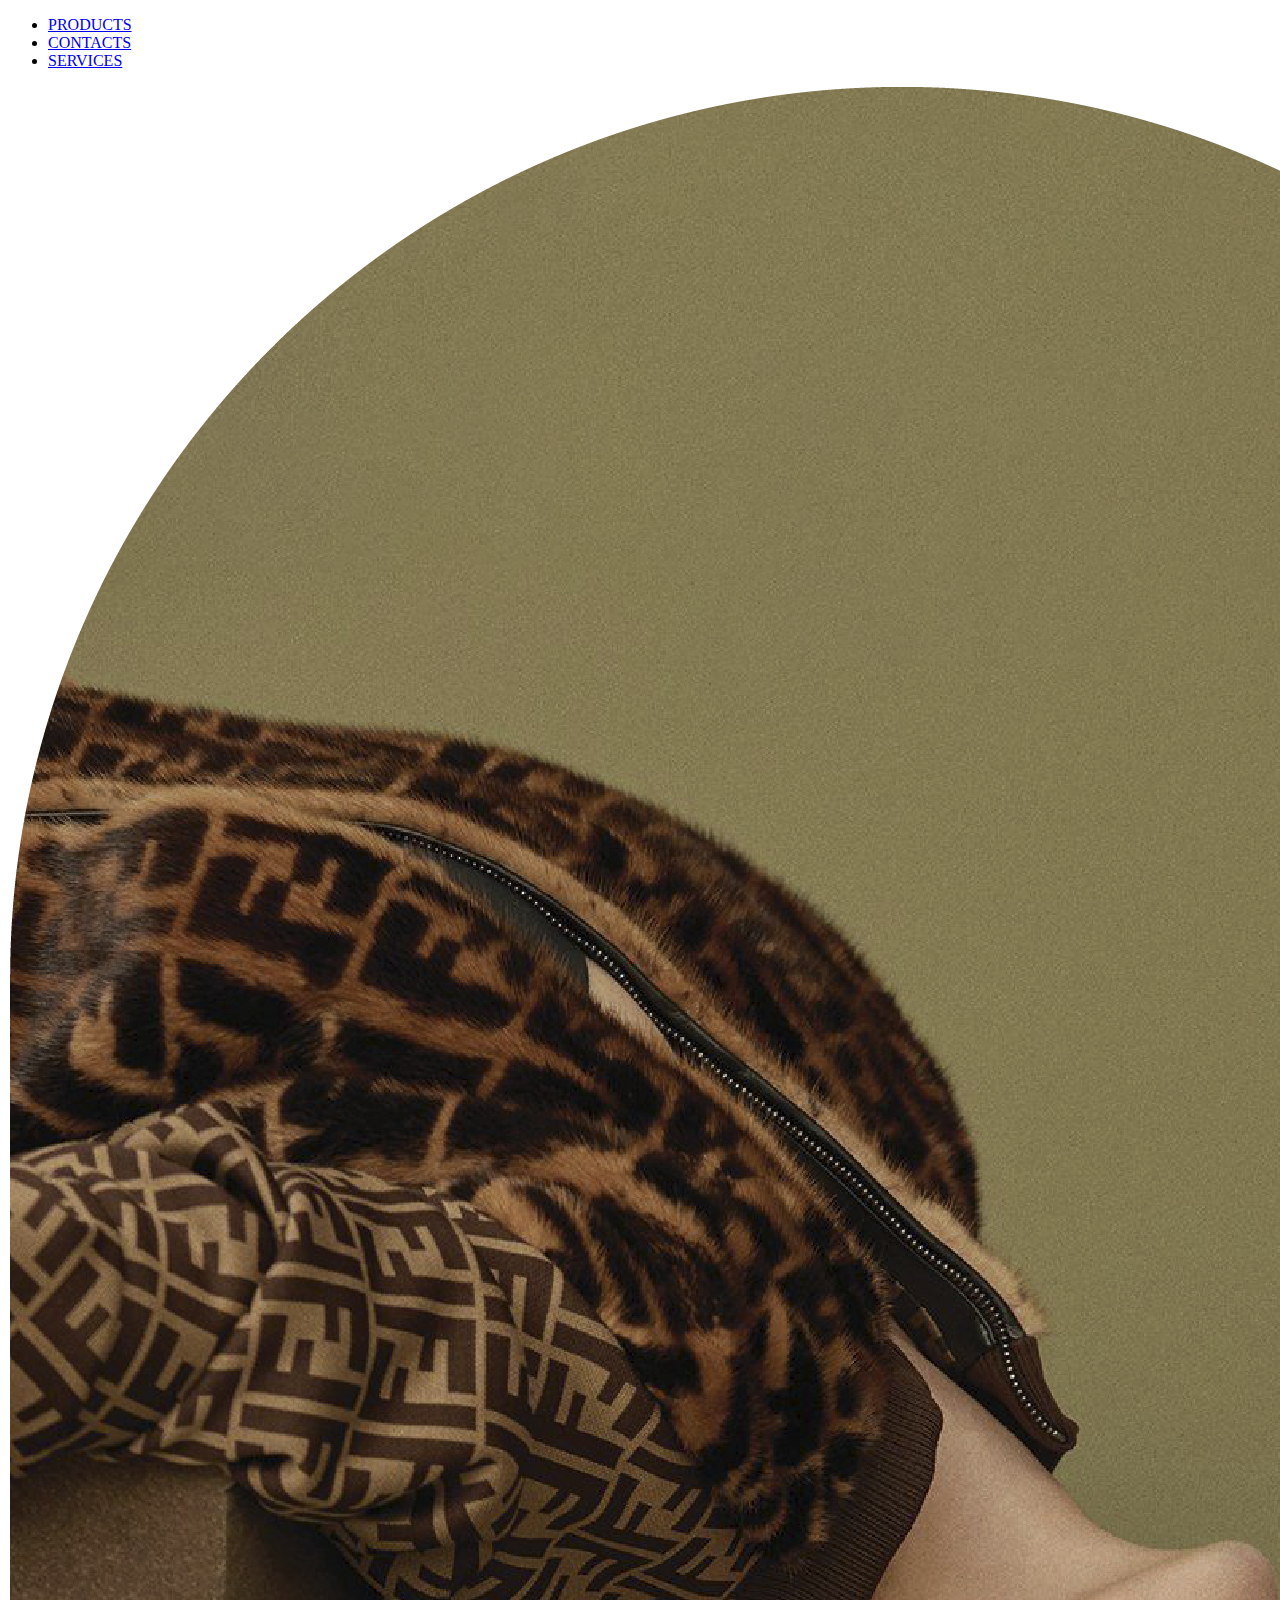
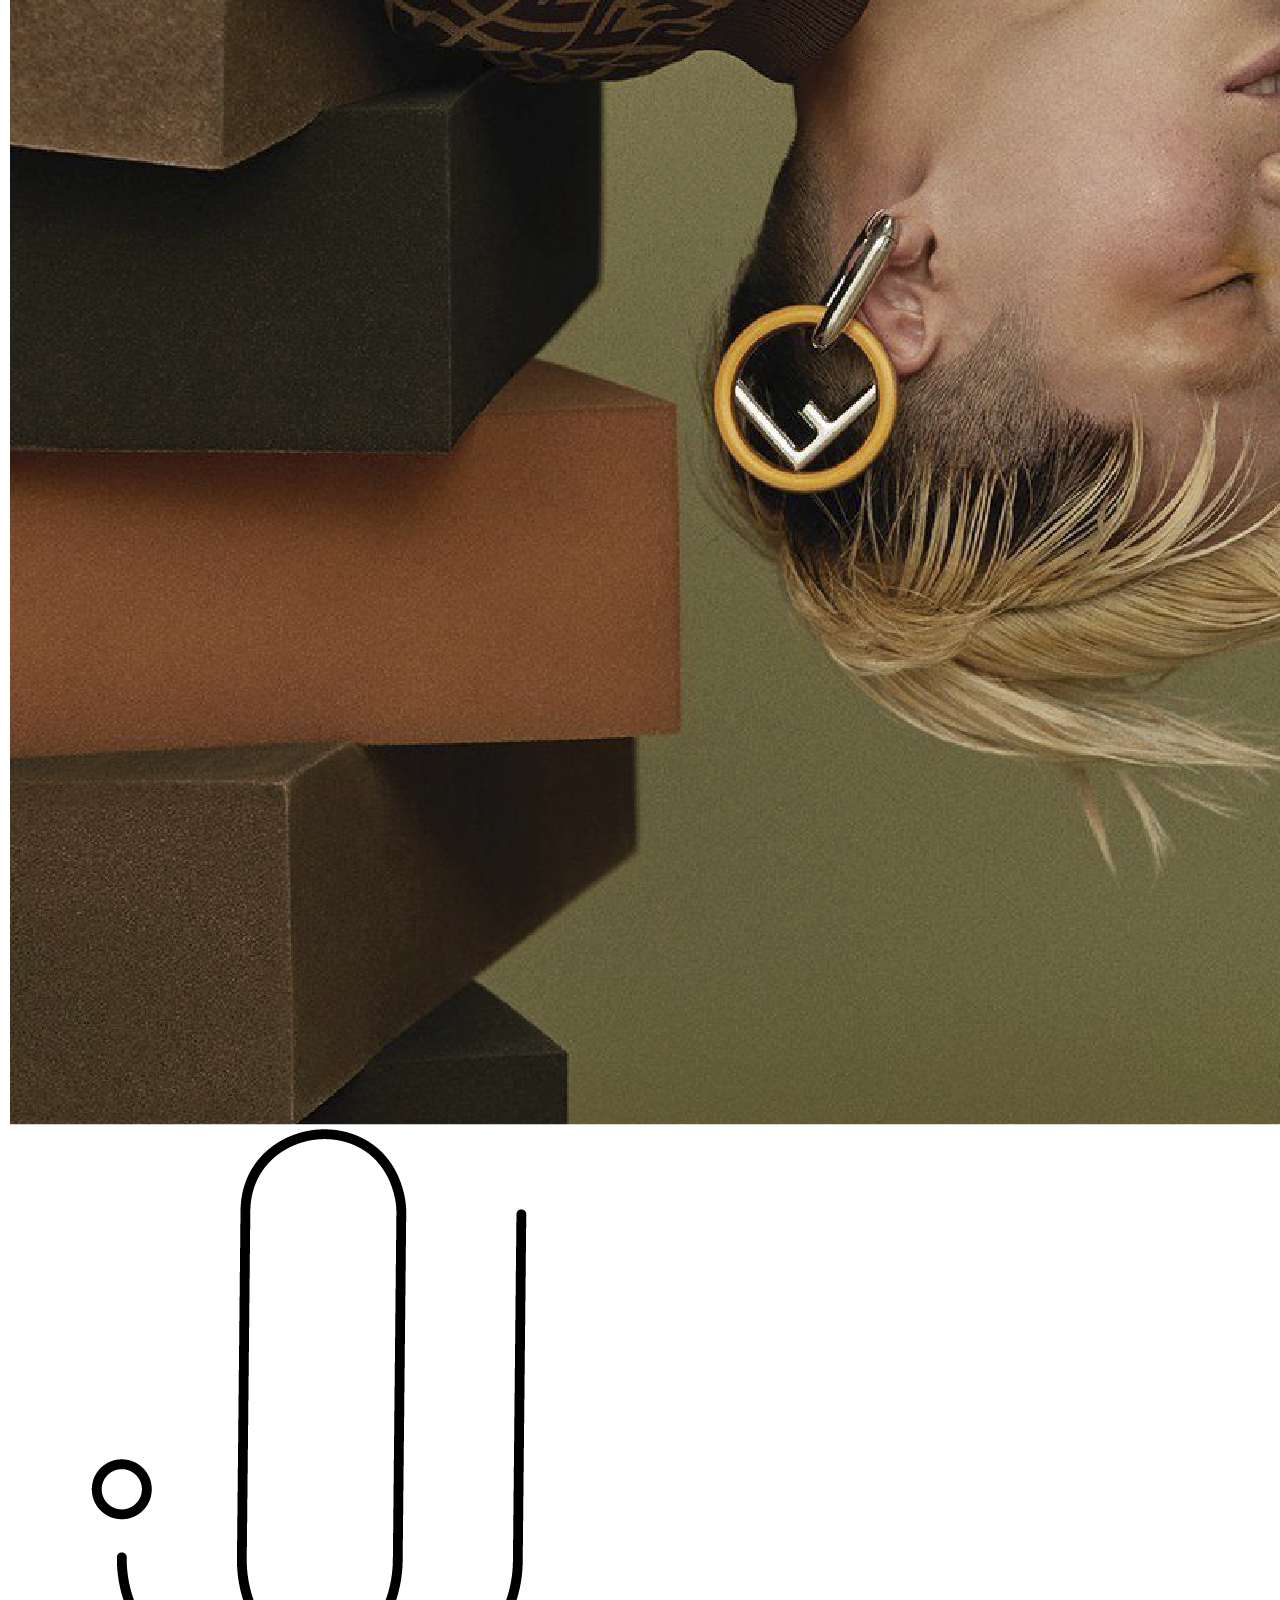
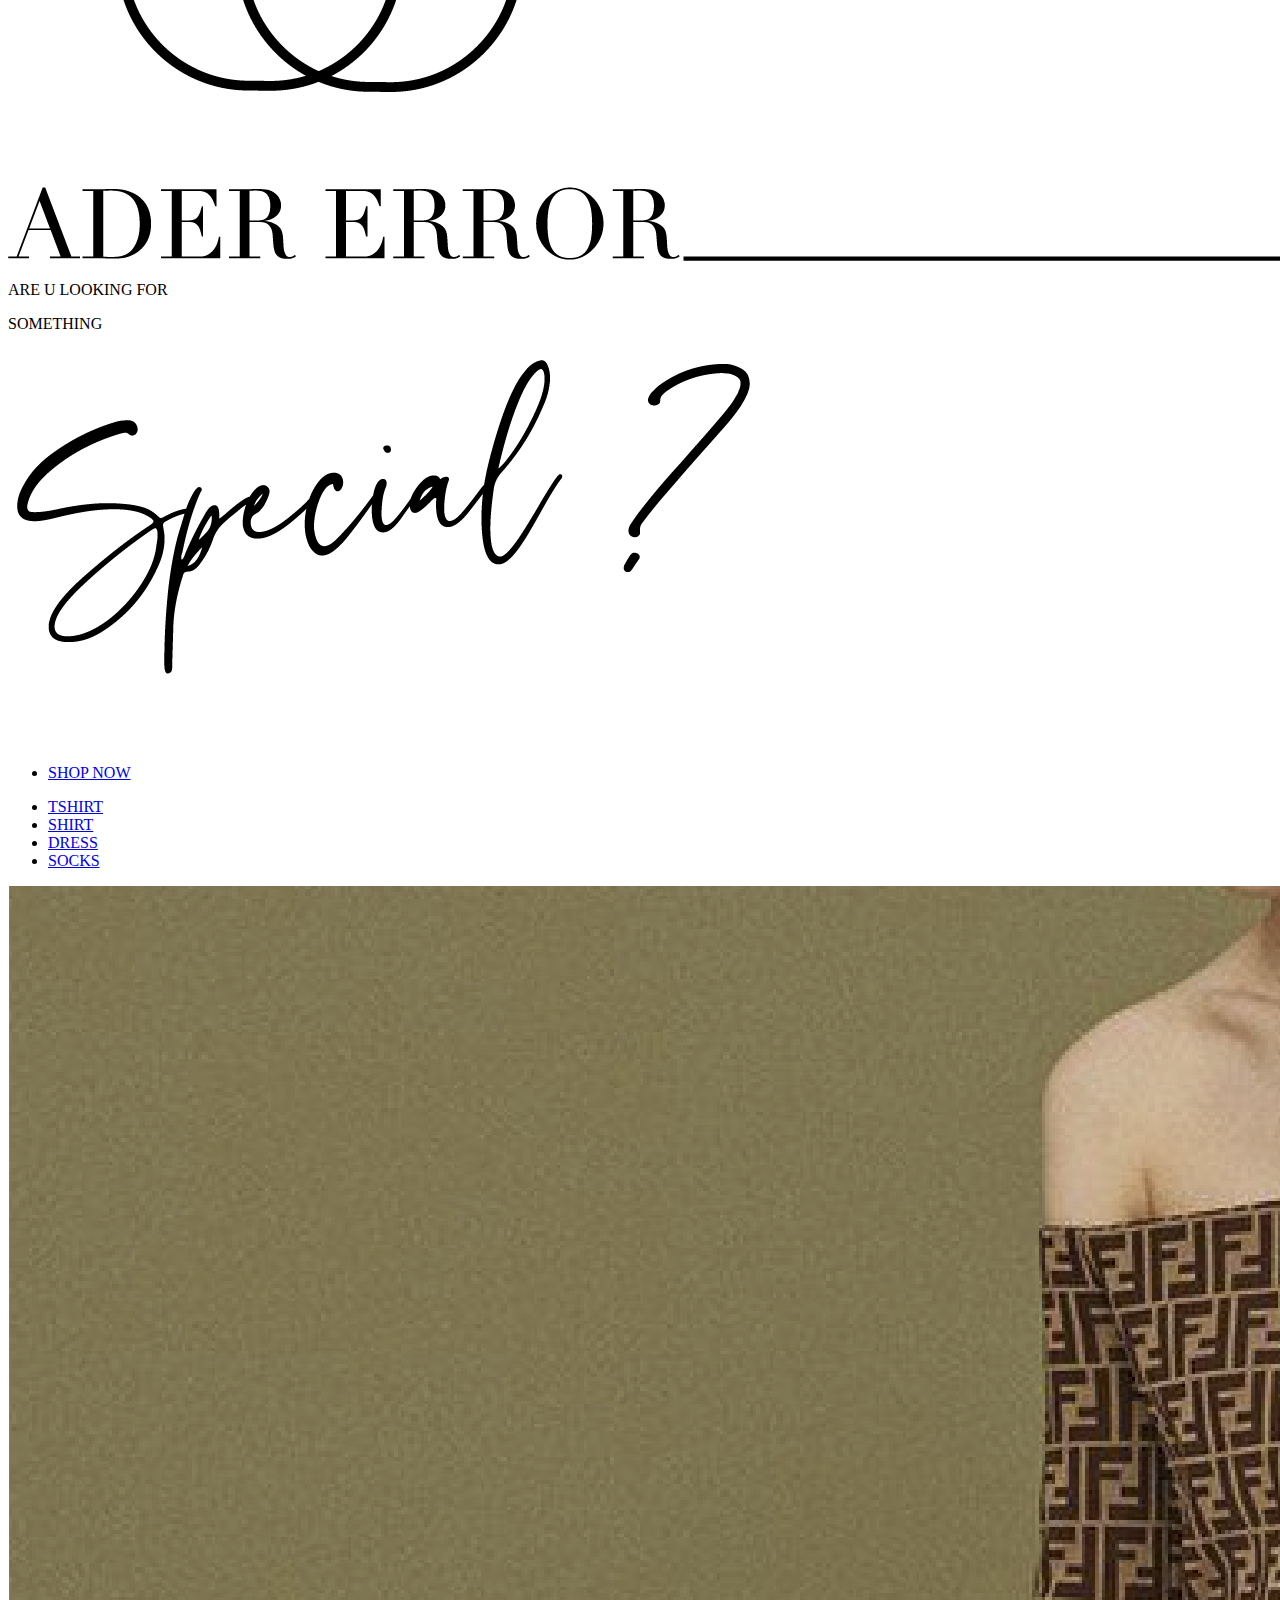
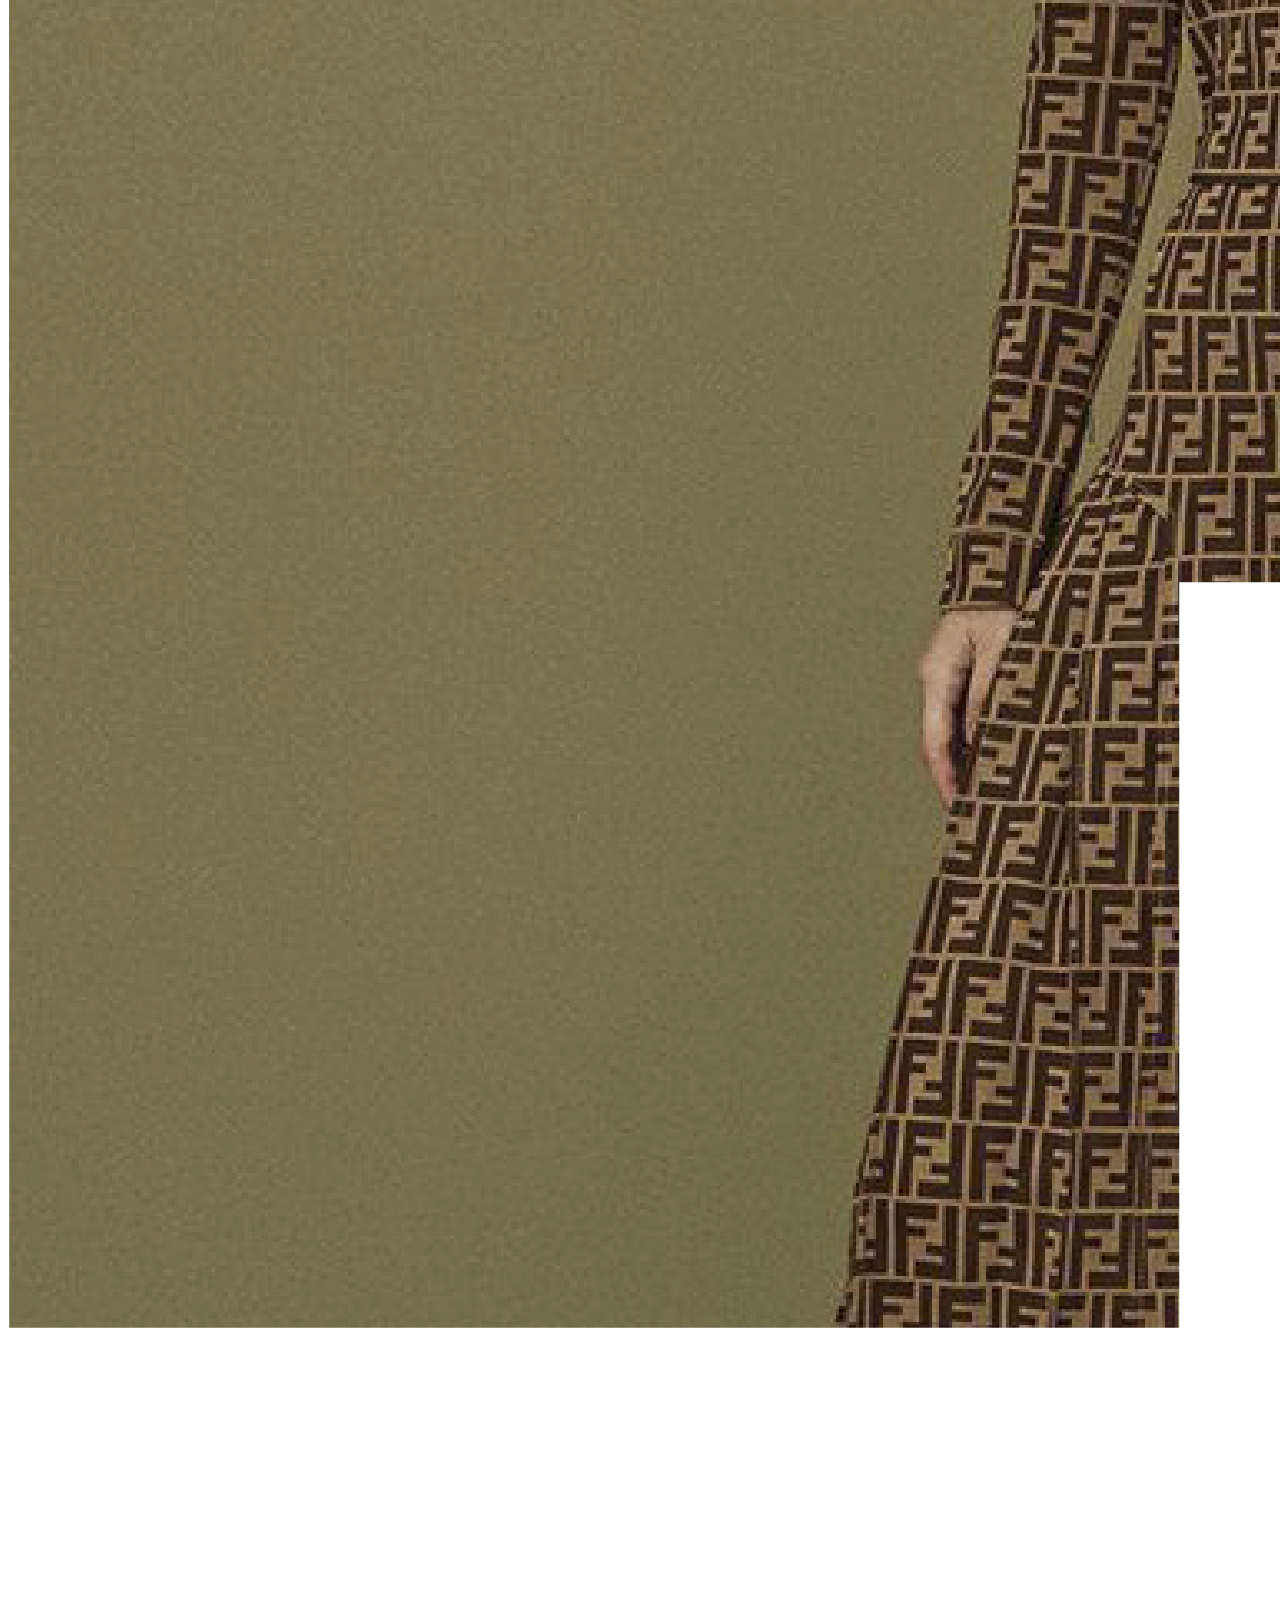
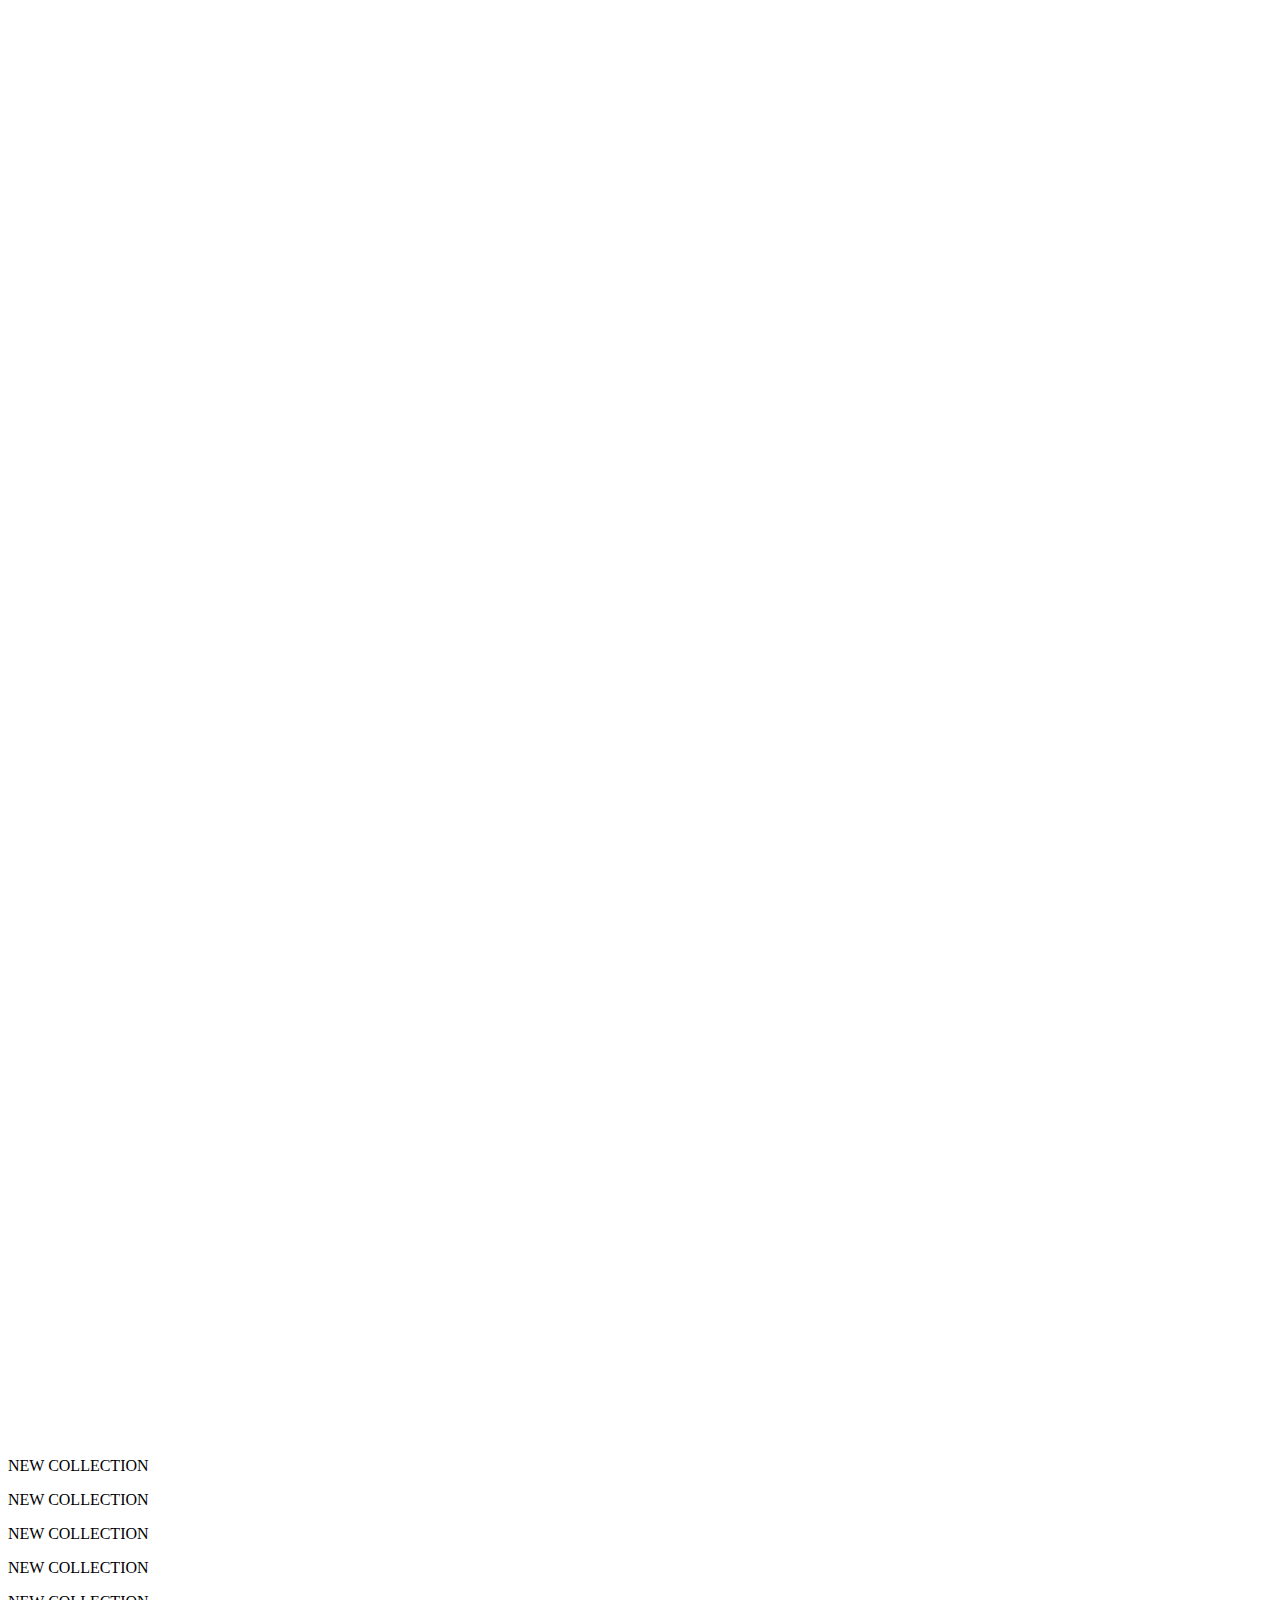
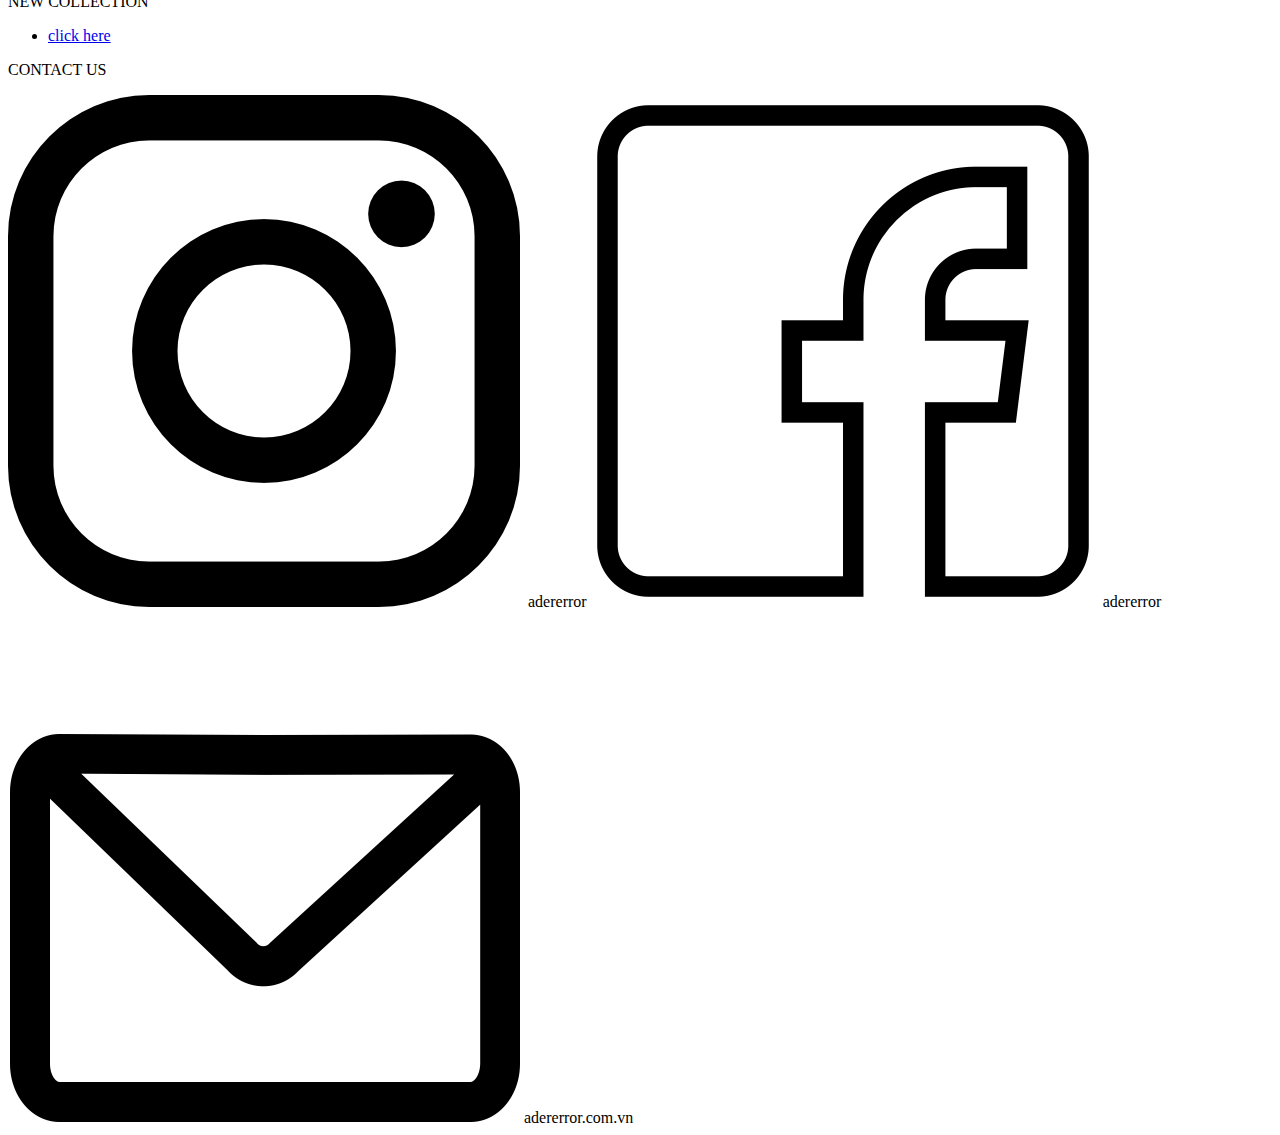
====  HTML FINAL/index.html @ c870a645 "upload html" ====
<!doctype html>
<html>
<head>
<meta charset="UTF-8">
<title>Untitled Document</title>
	<link rel="stylesheet" type="text/css" href="STYLE.CSS">
</head>

<body>
	<div id="wrapper">
		<div class="header">
		 <div class="menu">
			<ul>
			<li><a href="#">PRODUCTS</a></li>
			<li><a href="#">CONTACTS</a></li>
			<li><a href="#">SERVICES</a></li>
			</ul>
			<img src="IMG/img1.png" alt="hinh1">
		 </div>
		 <div class="logo">
			<img src="IMG/logo.png" alt="logo">
			<p class="hi">ARE U LOOKING FOR</p>
			<p class="hii">SOMETHING</p>
			<div class="special">
	            <img src="IMG/img4.png" alt="special">
	        </div>
			<ul>
			<li><a href="#">SHOP NOW</a></li>
			</ul>
		  </div>
		</div>
	  <div class="productsmenu">
			<div class="menu2">
			   <ul>
			      <li><a href="#">TSHIRT</a></li>
			      <li><a href="#">SHIRT</a></li>
			      <li><a href="#">DRESS</a></li>
		          <li><a href="#">SOCKS</a></li>
			   </ul>
			</div>
		</div>
		<div class="body">			
			<img src="IMG/IMG2.png" alt="hinh 1">
			<div class="text">
			<p>NEW COLLECTION</p>
			<p>NEW COLLECTION</p>
			<p>NEW COLLECTION</p>
			<p>NEW COLLECTION</p>
			<p>NEW COLLECTION</p>
			<ul>
			<li><a href="#">click here</a></li>
			</ul>
			</div>
		 </div>
		<div class="footer">
		  <p>CONTACT US</p>
		  <img src="IMG/87390.png" alt="instagram">  &nbsp;adererror<img src="IMG/facebook-logo-social-media-page-512.png" alt="facebook">   adererror
			<img src="IMG/mail-1138-827052.png" alt="mail">   adererror.com.vn
	    </div>
</div>
  </body>
</html>
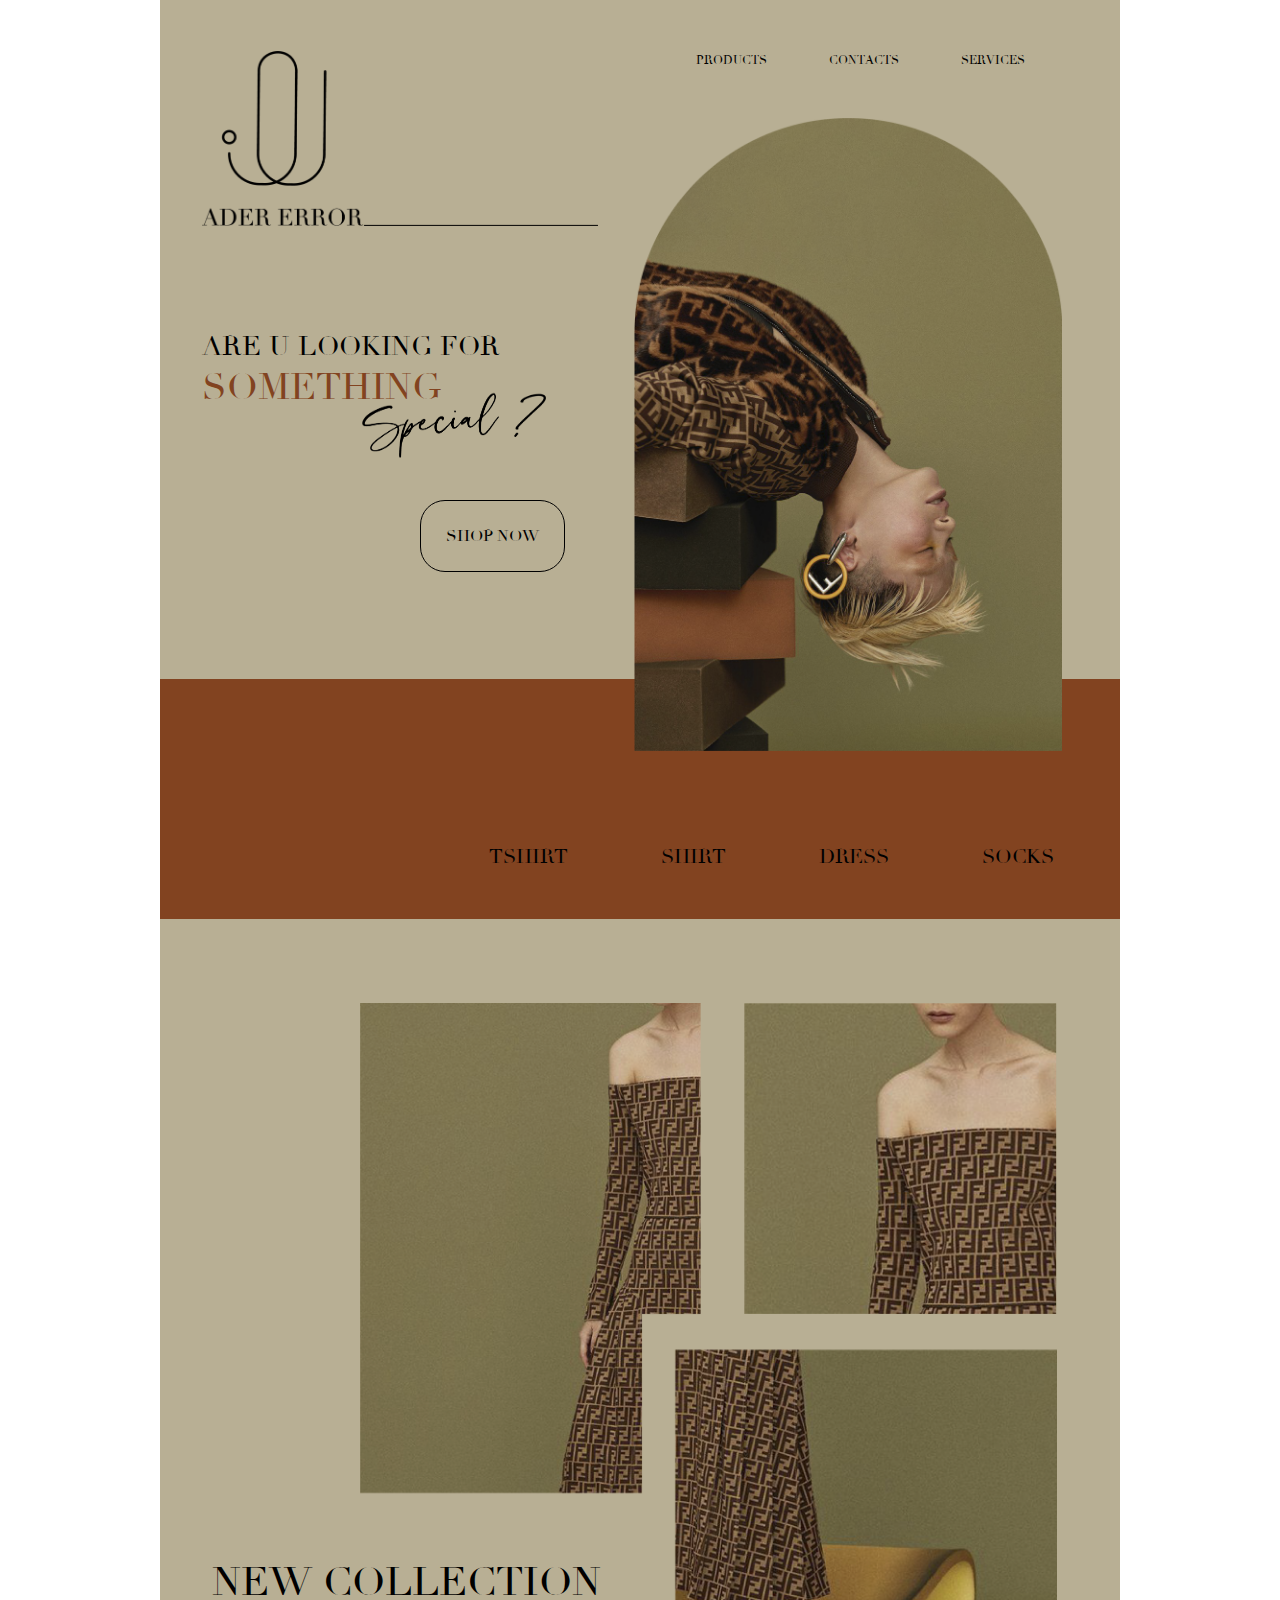
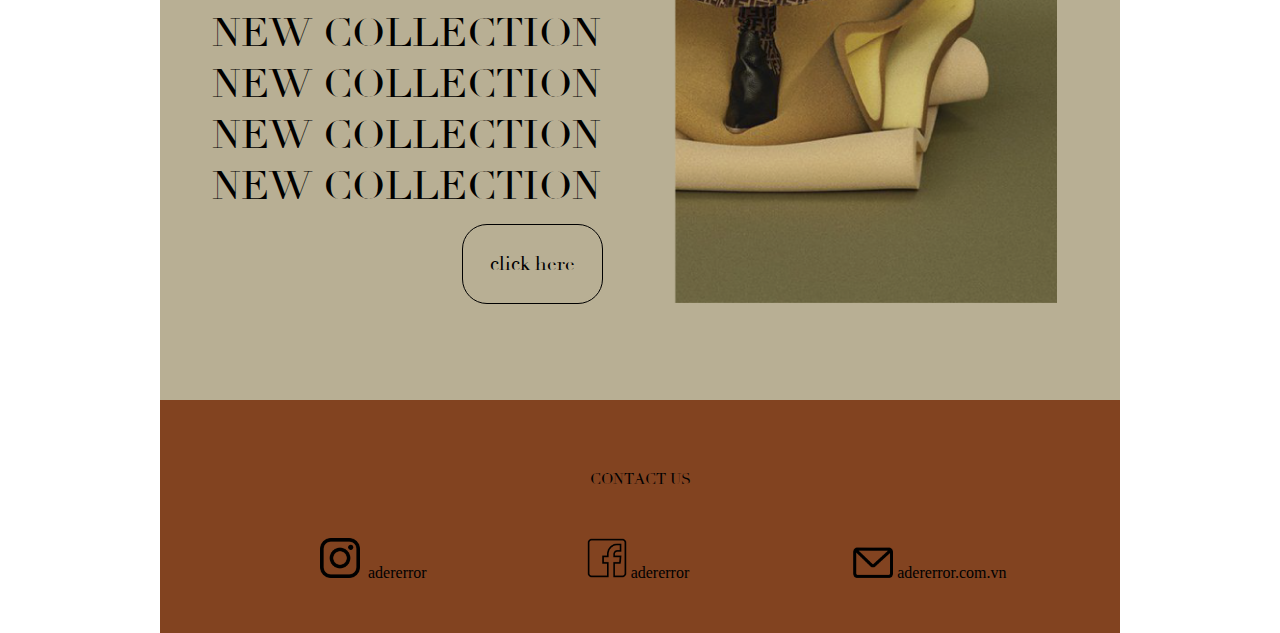
==== commit 5fff780e: "upload html" ====
--- a/ HTML FINAL/index.html
+++ b/ HTML FINAL/index.html
@@ -3,7 +3,7 @@
 <head>
 <meta charset="UTF-8">
 <title>Untitled Document</title>
-	<link rel="stylesheet" type="text/css" href="STYLE.CSS">
+	<link rel="stylesheet" type="text/css" href="style.css">
 </head>
 
 <body>
--- a/ HTML FINAL/style.css
+++ b/ HTML FINAL/style.css
@@ -0,0 +1,192 @@
+*{
+	margin:0;
+	padding:0;
+}
+@font-face {
+  font-family: didot;
+  src: url("Didot.ttc");
+}
+#wrapper{
+	width:960px;
+	height:2226px;
+	background:#b8af94;
+	margin: 0 auto;
+}
+.header{
+	width:960px;
+	height:679px;
+}
+.menu{
+	width:486px;
+	height: 679px;
+	float: right;
+}
+.menu ul li a{
+	color: black;
+	text-decoration: none;
+	font-size: 12px;
+	font-family: didot;
+}
+.menu ul li a:hover{
+	color: white;
+	opacity: 0.5;
+}
+	
+.menu ul{
+	list-style: none;
+}
+.menu ul li{
+	margin-left: 62px;
+	float:left;
+	margin-top: 50px;
+}
+.menu img{
+	width:428px;
+	margin-top:50px;
+}
+.logo{
+	width:474px;
+	height:679px;
+	float: left;
+}
+.logo img{
+	width: 396px;
+	height:175px;
+	margin-left: 42px;
+	margin-top:51px;
+}
+.hi{
+	font-size:20pt;
+	font-family: didot;
+	margin-left:42px;
+	margin-top:100px;
+}
+.hii{
+	font-size:28pt;
+	color:#824320;
+	font-family: didot;
+	margin-left:42px;
+	font-style: bold;
+}
+.special img{
+	width:186px;
+	height:81px;
+	margin-left:200px;
+	margin-top:-20px;
+}
+.logo ul li a{
+	font-size:12pt;
+	font-family:didot;
+	margin-left:260px;
+	color: black;
+	text-decoration:none;
+	border-radius: 25px;
+	padding: 25px;
+	border: 1px solid #000000;
+}
+.logo ul{
+	list-style: none;
+}
+.logo ul li{
+	margin-top: 50px;
+}
+.logo ul li a:hover{
+	color: #824320;
+}
+.productsmenu{
+	width:960px;
+	height: 240px;
+	background: #824320;
+	
+}
+.menu2{
+	width:661px;
+	height: 104px;
+	float: right;
+	margin-top:120px;
+}
+	
+.menu2 ul li a{
+	font-style:bold;
+	font-size:15pt;
+	font-family:didot;
+	color: black;
+	text-decoration:none;
+ }
+.menu2 ul{
+	list-style: none;
+	}
+.menu2 ul li{
+	float:left;
+	margin-right:63px;
+	margin-left:30px;
+	margin-top: 45px;
+}
+.menu2 ul li a:hover{
+	color: white;
+	opacity: 0.5;
+}
+.body{
+	width:960px;
+	height:1081px;
+}
+.body img{
+	width:697px;
+	height:900px;
+	margin-left: 200px;
+	margin-top:84px;
+}
+.text{
+	width:393px;
+	height:366px;
+	margin-left:52px;
+	margin-top:-350px;
+}
+.text p{
+	font-size:40px;
+	font-family:didot;
+}
+.text ul li a{
+	font-size:14pt;
+	font-family:didot;
+	margin-left:250px;
+	color: black;
+	text-decoration:none;
+	border-radius: 25px;
+	padding:27px;
+	border: 1px solid #000000;
+}
+.text ul li{
+	margin-top: 40px;
+}
+.text ul{
+	list-style: none;
+}
+.text ul li a:hover{
+	color: #824320;
+}
+.footer{
+	width:960px;
+	height:233px;
+	background:#824320;
+}
+.footer p{
+	font-size:15px;
+	font-family:didot;
+	text-align: center;
+	padding-top: 70px;
+}
+.footer img {
+	width:40px;
+	padding-left: 160px;
+	margin-top: 50px;
+}
+	
+
+	
+	
+		
+	
+
+	
+
